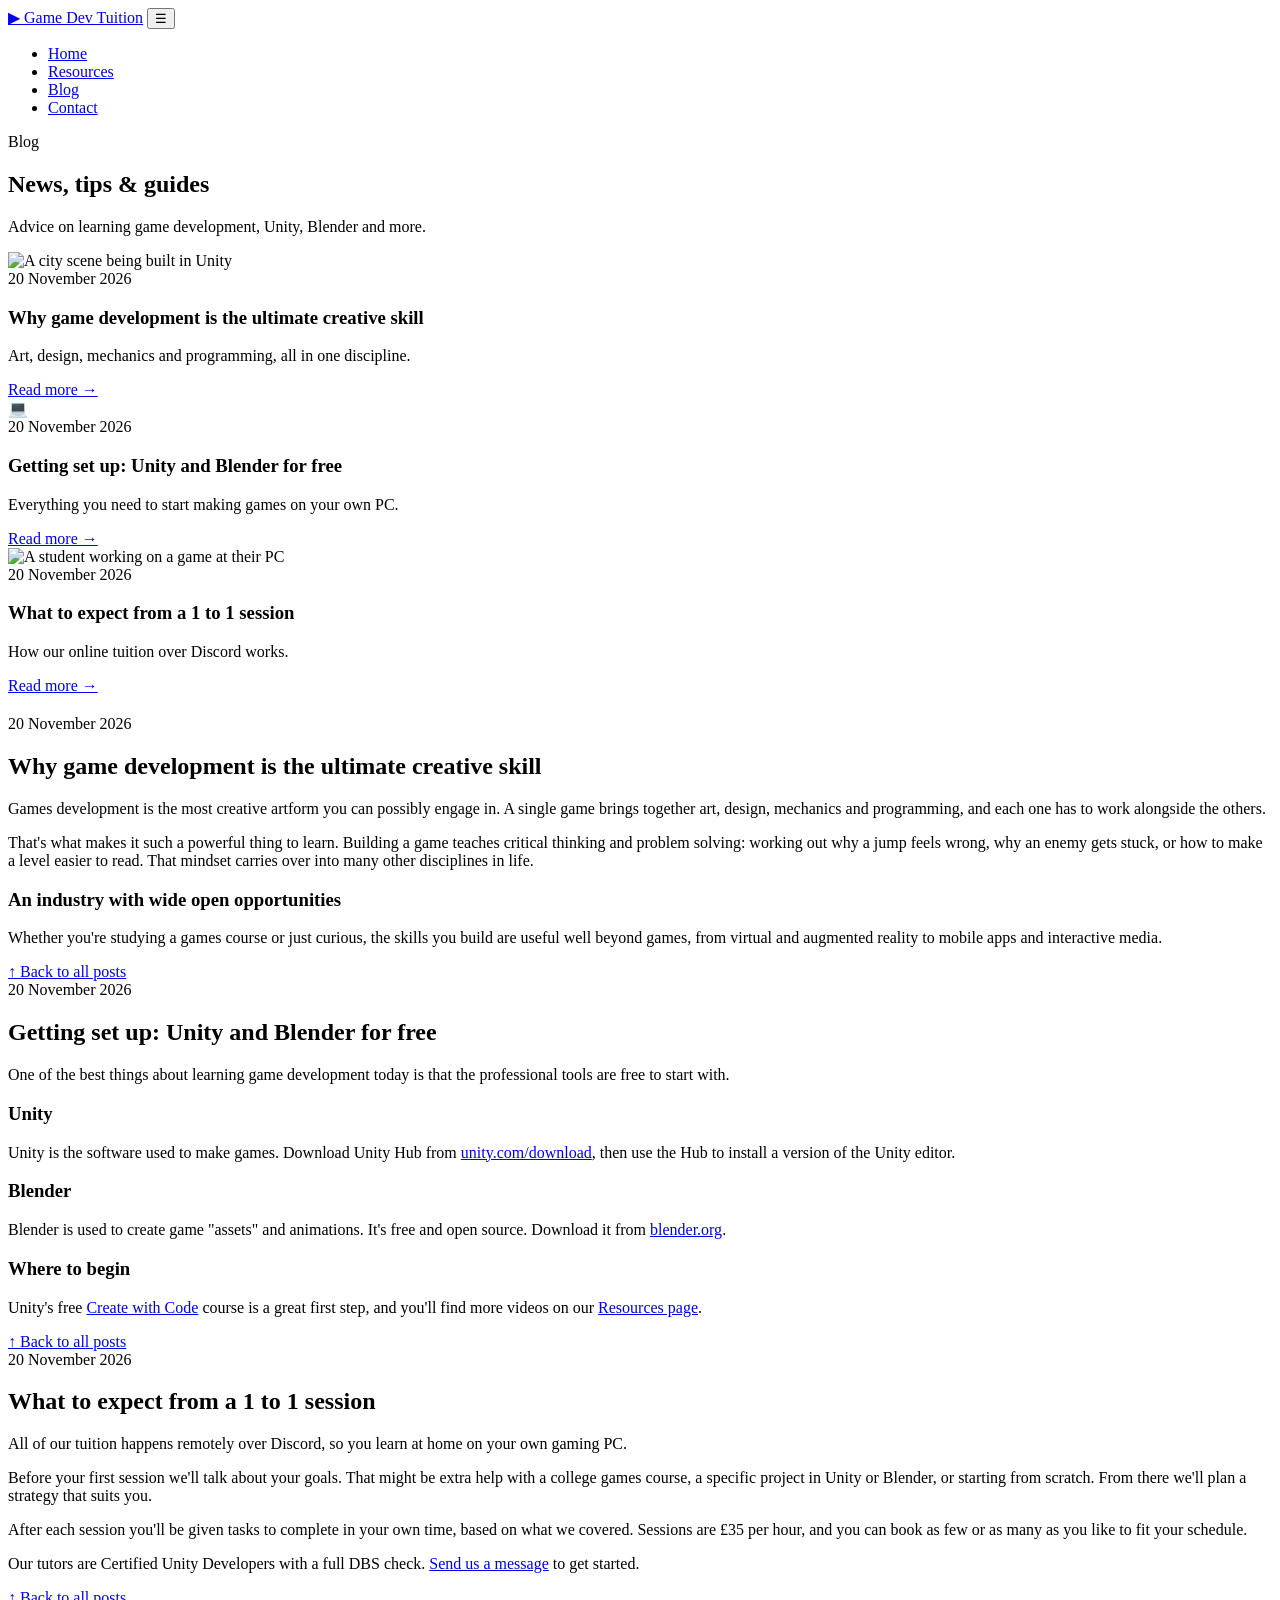
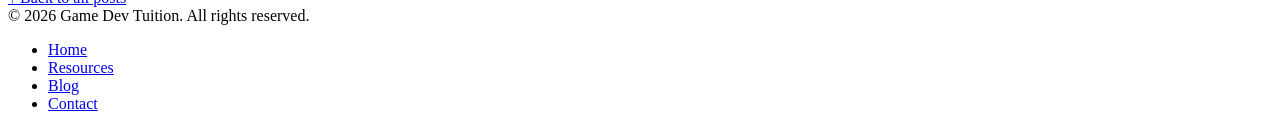
==== blog.html @ ab760104 "Add files via upload" ====
<!DOCTYPE html>
<html lang="en-GB">
<head>
  <meta charset="UTF-8">
  <meta name="viewport" content="width=device-width, initial-scale=1.0">
  <title>Blog | Game Dev Tuition</title>
  <meta name="description" content="News, tips and guides on learning game development with Unity and Blender.">
  <link rel="preconnect" href="https://fonts.googleapis.com">
  <link rel="preconnect" href="https://fonts.gstatic.com" crossorigin>
  <link href="https://fonts.googleapis.com/css2?family=Sora:wght@400;600;700&family=Source+Sans+3:wght@400;600;700&display=swap" rel="stylesheet">
  <link rel="stylesheet" href="css/style.css">
</head>
<body id="top">

  <!-- ===== HEADER ===== -->
  <header class="site-header">
    <nav class="nav container">
      <a href="index.html" class="logo"><span class="logo-mark">▶</span> Game Dev Tuition</a>
      <button class="nav-toggle" aria-label="Open menu" aria-expanded="false">☰</button>
      <ul class="nav-links">
        <li><a href="index.html">Home</a></li>
        <li><a href="resources.html">Resources</a></li>
        <li><a href="blog.html" class="active">Blog</a></li>
        <li><a href="contact.html" class="btn btn-primary">Contact</a></li>
      </ul>
    </nav>
  </header>

  <main>
    <section class="page-header">
      <div class="container">
        <span class="eyebrow">Blog</span>
        <h1>News, tips &amp; guides</h1>
        <p class="lead">Advice on learning game development, Unity, Blender and more.</p>
      </div>
    </section>

    <!-- ===== POST LIST =====
         To add a new post: copy one "post-card" block below and one "article" block further down,
         then change the text and the id/href (e.g. #my-new-post). Newest posts go first. -->
    <section class="section">
      <div class="container">
        <div class="post-list">
          <article class="post-card">
            <img src="images/unity-scene.jpg" alt="A city scene being built in Unity">
            <div class="post-body">
              <div class="post-meta">20 November 2026</div>
              <h3>Why game development is the ultimate creative skill</h3>
              <p>Art, design, mechanics and programming, all in one discipline.</p>
              <a class="read-more" href="#creative-skill">Read more →</a>
            </div>
          </article>
          <article class="post-card">
            <div class="post-thumb">💻</div>
            <div class="post-body">
              <div class="post-meta">20 November 2026</div>
              <h3>Getting set up: Unity and Blender for free</h3>
              <p>Everything you need to start making games on your own PC.</p>
              <a class="read-more" href="#getting-set-up">Read more →</a>
            </div>
          </article>
          <article class="post-card">
            <img src="images/hero.jpg" alt="A student working on a game at their PC">
            <div class="post-body">
              <div class="post-meta">20 November 2026</div>
              <h3>What to expect from a 1 to 1 session</h3>
              <p>How our online tuition over Discord works.</p>
              <a class="read-more" href="#what-to-expect">Read more →</a>
            </div>
          </article>
        </div>
      </div>
    </section>

    <!-- ===== FULL POSTS ===== -->
    <section class="section section-soft" style="padding-top:20px">
      <div class="container">

        <article class="article" id="creative-skill">
          <div class="post-meta">20 November 2026</div>
          <h2>Why game development is the ultimate creative skill</h2>
          <p>Games development is the most creative artform you can possibly engage in. A single game brings together art, design, mechanics and programming, and each one has to work alongside the others.</p>
          <p>That's what makes it such a powerful thing to learn. Building a game teaches critical thinking and problem solving: working out why a jump feels wrong, why an enemy gets stuck, or how to make a level easier to read. That mindset carries over into many other disciplines in life.</p>
          <h3>An industry with wide open opportunities</h3>
          <p>Whether you're studying a games course or just curious, the skills you build are useful well beyond games, from virtual and augmented reality to mobile apps and interactive media.</p>
          <a class="back-top" href="#top">↑ Back to all posts</a>
        </article>

        <article class="article" id="getting-set-up">
          <div class="post-meta">20 November 2026</div>
          <h2>Getting set up: Unity and Blender for free</h2>
          <p>One of the best things about learning game development today is that the professional tools are free to start with.</p>
          <h3>Unity</h3>
          <p>Unity is the software used to make games. Download Unity Hub from <a href="https://unity.com/download" target="_blank" rel="noopener">unity.com/download</a>, then use the Hub to install a version of the Unity editor.</p>
          <h3>Blender</h3>
          <p>Blender is used to create game "assets" and animations. It's free and open source. Download it from <a href="https://www.blender.org/download/" target="_blank" rel="noopener">blender.org</a>.</p>
          <h3>Where to begin</h3>
          <p>Unity's free <a href="https://learn.unity.com/course/create-with-code" target="_blank" rel="noopener">Create with Code</a> course is a great first step, and you'll find more videos on our <a href="resources.html">Resources page</a>.</p>
          <a class="back-top" href="#top">↑ Back to all posts</a>
        </article>

        <article class="article" id="what-to-expect">
          <div class="post-meta">20 November 2026</div>
          <h2>What to expect from a 1 to 1 session</h2>
          <p>All of our tuition happens remotely over Discord, so you learn at home on your own gaming PC.</p>
          <p>Before your first session we'll talk about your goals. That might be extra help with a college games course, a specific project in Unity or Blender, or starting from scratch. From there we'll plan a strategy that suits you.</p>
          <p>After each session you'll be given tasks to complete in your own time, based on what we covered. Sessions are £35 per hour, and you can book as few or as many as you like to fit your schedule.</p>
          <p>Our tutors are Certified Unity Developers with a full DBS check. <a href="contact.html">Send us a message</a> to get started.</p>
          <a class="back-top" href="#top">↑ Back to all posts</a>
        </article>

      </div>
    </section>
  </main>

  <!-- ===== FOOTER ===== -->
  <footer class="site-footer">
    <div class="container footer-grid">
      <p style="margin:0">© <span class="year">2026</span> Game Dev Tuition. All rights reserved.</p>
      <ul class="footer-links">
        <li><a href="index.html">Home</a></li>
        <li><a href="resources.html">Resources</a></li>
        <li><a href="blog.html">Blog</a></li>
        <li><a href="contact.html">Contact</a></li>
      </ul>
    </div>
  </footer>

  <script src="js/main.js"></script>
</body>
</html>
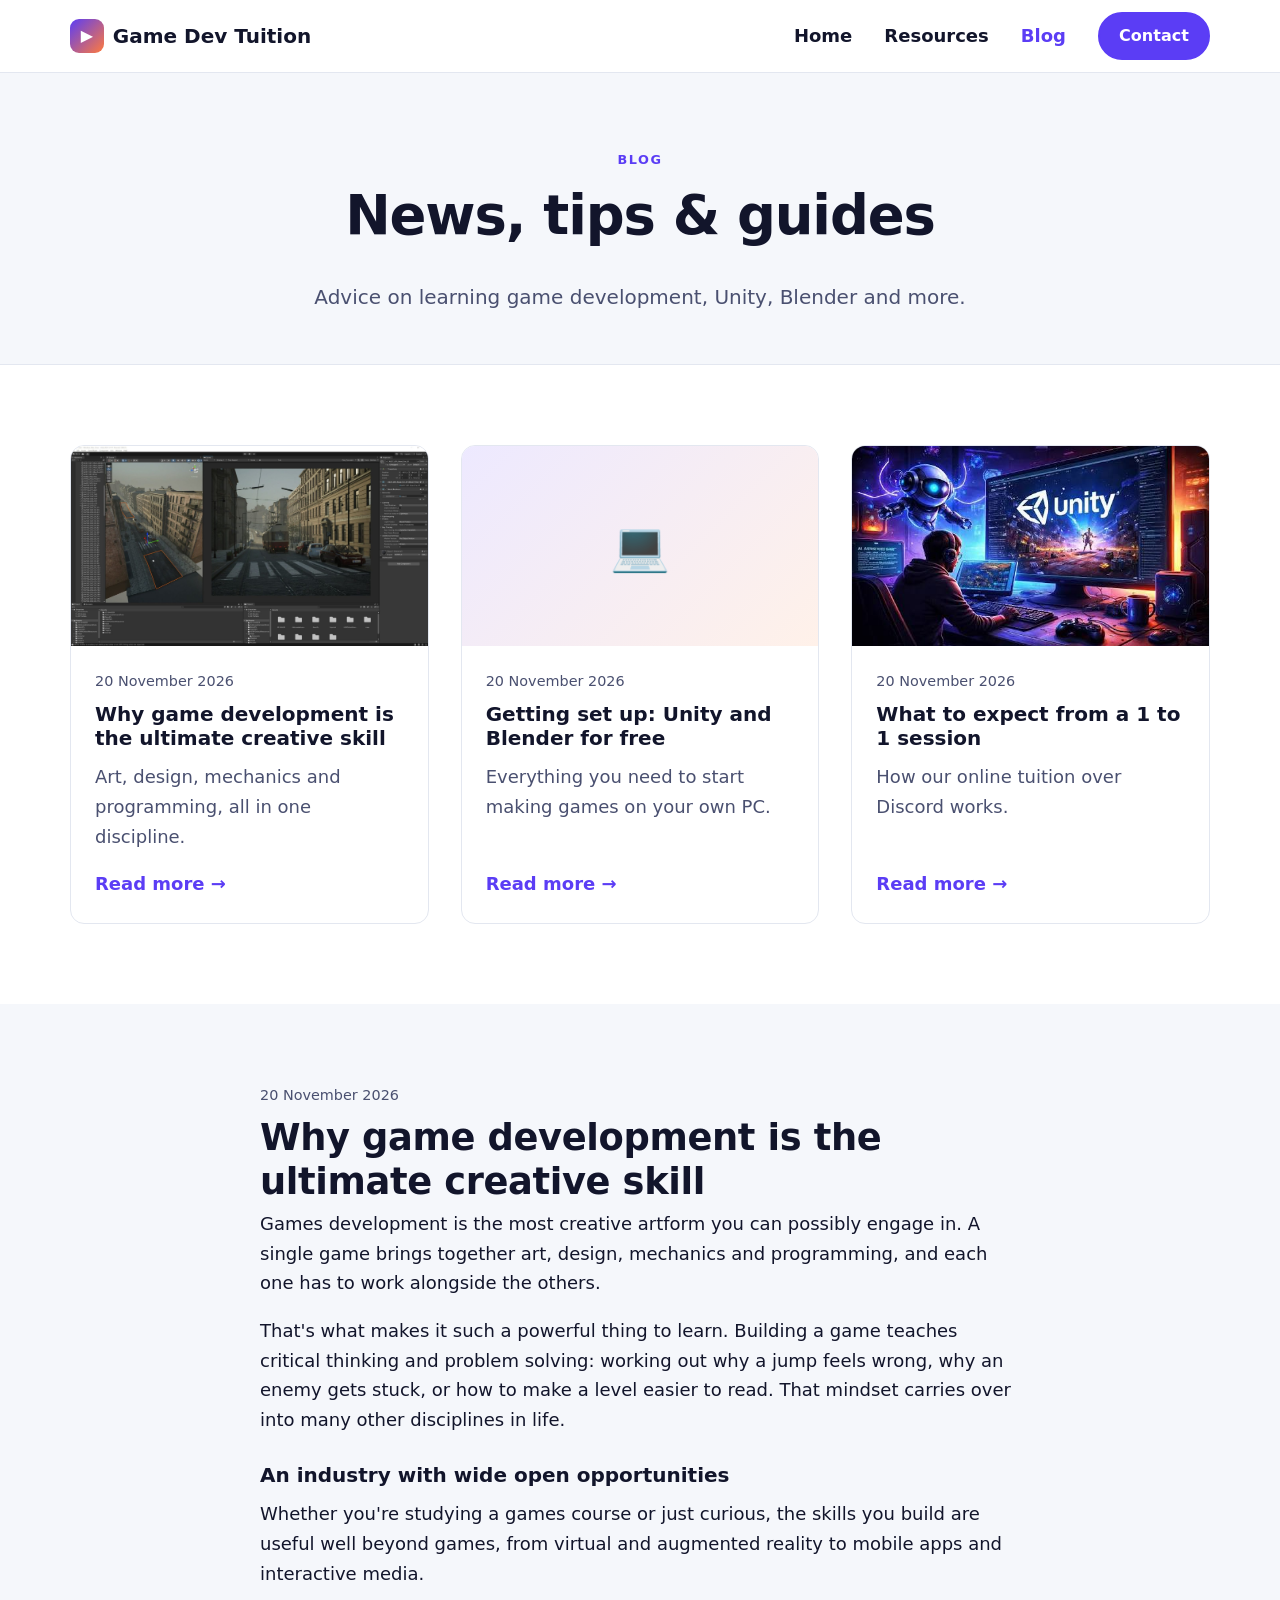
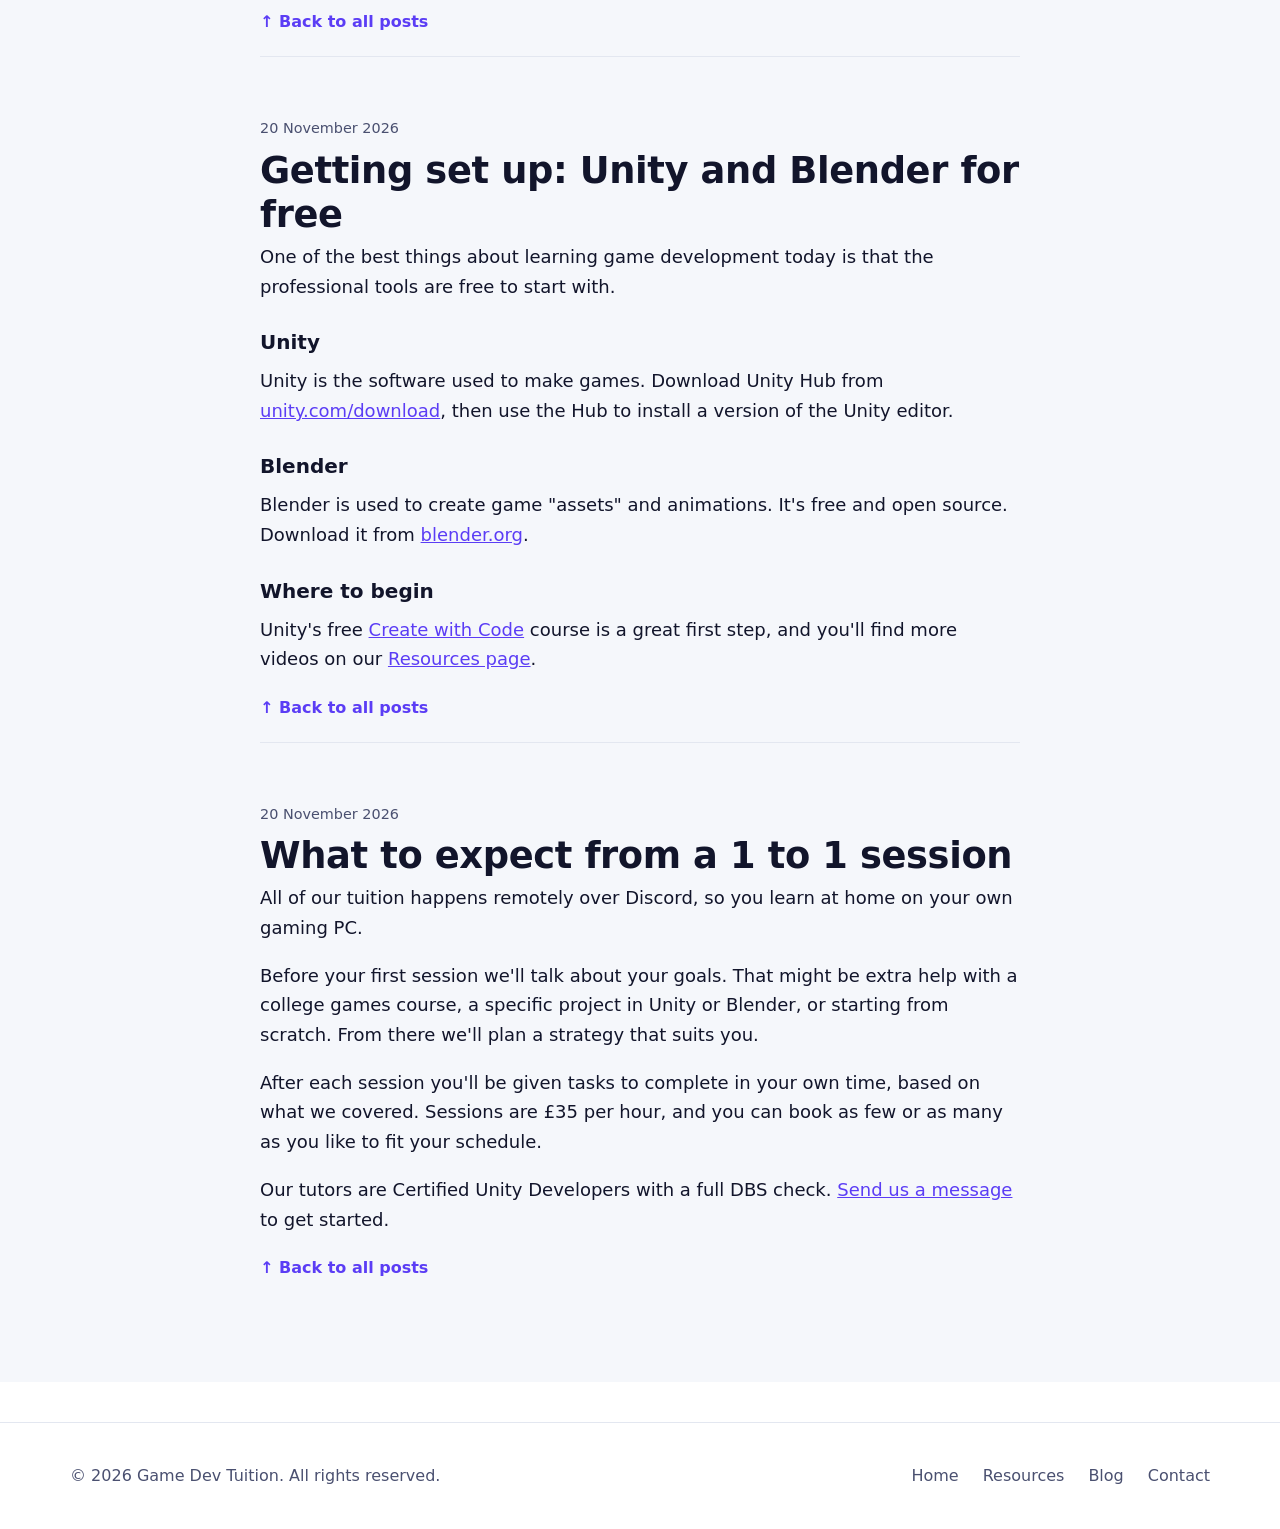
==== commit 5bfb4005: "Add files via upload" ====
--- a/blog.html
+++ b/blog.html
@@ -8,7 +8,7 @@
   <link rel="preconnect" href="https://fonts.googleapis.com">
   <link rel="preconnect" href="https://fonts.gstatic.com" crossorigin>
   <link href="https://fonts.googleapis.com/css2?family=Sora:wght@400;600;700&family=Source+Sans+3:wght@400;600;700&display=swap" rel="stylesheet">
-  <link rel="stylesheet" href="css/style.css">
+  <link rel="stylesheet" href="style.css">
 </head>
 <body id="top">
 
@@ -42,7 +42,7 @@
       <div class="container">
         <div class="post-list">
           <article class="post-card">
-            <img src="images/unity-scene.jpg" alt="A city scene being built in Unity">
+            <img src="unity-scene.jpg" alt="A city scene being built in Unity">
             <div class="post-body">
               <div class="post-meta">20 November 2026</div>
               <h3>Why game development is the ultimate creative skill</h3>
@@ -60,7 +60,7 @@
             </div>
           </article>
           <article class="post-card">
-            <img src="images/hero.jpg" alt="A student working on a game at their PC">
+            <img src="hero.jpg" alt="A student working on a game at their PC">
             <div class="post-body">
               <div class="post-meta">20 November 2026</div>
               <h3>What to expect from a 1 to 1 session</h3>
@@ -126,6 +126,6 @@
     </div>
   </footer>
 
-  <script src="js/main.js"></script>
+  <script src="main.js"></script>
 </body>
 </html>
--- a/style.css
+++ b/style.css
@@ -0,0 +1,227 @@
+/* ==========================================================
+   Game Dev Tuition – main stylesheet
+   Change the colours below to restyle the whole site.
+   ========================================================== */
+:root {
+  --bg: #ffffff;
+  --bg-soft: #f5f7fb;
+  --ink: #12152b;
+  --ink-soft: #4a5070;
+  --line: #e3e7f0;
+  --accent: #5b3df5;        /* main purple/blue */
+  --accent-dark: #4128c9;
+  --accent-2: #ff7a3d;      /* warm orange highlight */
+  --radius: 14px;
+  --shadow: 0 10px 30px rgba(18, 21, 43, 0.08);
+  --max: 1140px;
+  --font-head: "Sora", system-ui, sans-serif;
+  --font-body: "Source Sans 3", system-ui, sans-serif;
+}
+
+*, *::before, *::after { box-sizing: border-box; }
+html { scroll-behavior: smooth; }
+body {
+  margin: 0;
+  background: var(--bg);
+  color: var(--ink);
+  font-family: var(--font-body);
+  font-size: 1.125rem;
+  line-height: 1.65;
+}
+img { max-width: 100%; display: block; }
+a { color: var(--accent); }
+a:hover { color: var(--accent-dark); }
+h1, h2, h3, h4 { font-family: var(--font-head); line-height: 1.2; margin: 0 0 .6em; }
+h1 { font-size: clamp(2.1rem, 4.5vw, 3.4rem); letter-spacing: -0.02em; }
+h2 { font-size: clamp(1.6rem, 3vw, 2.3rem); letter-spacing: -0.01em; }
+h3 { font-size: 1.25rem; }
+p { margin: 0 0 1em; }
+
+.container { width: min(var(--max), 92%); margin-inline: auto; }
+.section { padding: 80px 0; }
+.section-soft { background: var(--bg-soft); }
+.eyebrow {
+  display: inline-block; font-family: var(--font-head); font-size: .8rem; font-weight: 600;
+  letter-spacing: .12em; text-transform: uppercase; color: var(--accent); margin-bottom: .8rem;
+}
+.lead { font-size: 1.25rem; color: var(--ink-soft); }
+.center { text-align: center; }
+.narrow { max-width: 760px; margin-inline: auto; }
+
+/* ---------- Header / navigation ---------- */
+.site-header {
+  position: sticky; top: 0; z-index: 50;
+  background: rgba(255,255,255,.92); backdrop-filter: blur(8px);
+  border-bottom: 1px solid var(--line);
+}
+.nav { display: flex; align-items: center; justify-content: space-between; height: 72px; }
+.logo {
+  font-family: var(--font-head); font-weight: 700; font-size: 1.25rem;
+  color: var(--ink); text-decoration: none; display: flex; align-items: center; gap: .55rem;
+}
+.logo-mark {
+  width: 34px; height: 34px; border-radius: 9px; display: grid; place-items: center;
+  background: linear-gradient(135deg, var(--accent), var(--accent-2)); color: #fff; font-size: 1rem;
+}
+.nav-links { display: flex; gap: 2rem; list-style: none; margin: 0; padding: 0; align-items: center; }
+.nav-links a { color: var(--ink); text-decoration: none; font-weight: 600; }
+.nav-links a:hover, .nav-links a.active { color: var(--accent); }
+.nav-toggle { display: none; background: none; border: 0; font-size: 1.7rem; cursor: pointer; color: var(--ink); }
+
+/* ---------- Buttons ---------- */
+.btn {
+  display: inline-block; padding: .85rem 1.6rem; border-radius: 999px; font-weight: 700;
+  text-decoration: none; border: 2px solid var(--accent); transition: .2s; cursor: pointer;
+  font-family: var(--font-body); font-size: 1rem;
+}
+.btn-primary { background: var(--accent); color: #fff; }
+.btn-primary:hover { background: var(--accent-dark); border-color: var(--accent-dark); color: #fff; }
+.btn-outline { background: transparent; color: var(--accent); }
+.btn-outline:hover { background: var(--accent); color: #fff; }
+.nav-links .btn { color: #fff; padding: .55rem 1.2rem; }
+
+/* ---------- Hero ---------- */
+.hero { padding: 70px 0 80px; }
+.hero-grid { display: grid; grid-template-columns: 1.1fr 1fr; gap: 3.5rem; align-items: center; }
+.hero h1 span { color: var(--accent); }
+.hero-actions { display: flex; gap: 1rem; flex-wrap: wrap; margin-top: 1.8rem; }
+.hero-img { border-radius: 22px; box-shadow: var(--shadow); width: 100%; aspect-ratio: 3 / 2; object-fit: cover; }
+.badge {
+  display: inline-flex; align-items: center; gap: .5rem; background: #eefbf3; color: #17663a;
+  border: 1px solid #c6eed6; padding: .4rem .9rem; border-radius: 999px; font-weight: 600; font-size: .95rem;
+  margin-top: 1.5rem;
+}
+
+/* ---------- Stats ---------- */
+.stats { display: grid; grid-template-columns: repeat(3, 1fr); gap: 1.5rem; }
+.stat { background: #fff; border: 1px solid var(--line); border-radius: var(--radius); padding: 1.8rem; text-align: center; }
+.stat strong { display: block; font-family: var(--font-head); font-size: 2.4rem; color: var(--accent); line-height: 1.1; }
+.stat span { color: var(--ink-soft); }
+
+/* ---------- Cards ---------- */
+.cards { display: grid; grid-template-columns: repeat(auto-fit, minmax(240px, 1fr)); gap: 1.5rem; margin-top: 2.5rem; }
+.card {
+  background: #fff; border: 1px solid var(--line); border-radius: var(--radius); padding: 1.8rem;
+  transition: transform .2s, box-shadow .2s;
+}
+.card:hover { transform: translateY(-4px); box-shadow: var(--shadow); }
+.card-icon { font-size: 2rem; margin-bottom: .8rem; }
+.card p { color: var(--ink-soft); margin: 0; }
+
+/* ---------- Split image + text ---------- */
+.split { display: grid; grid-template-columns: 1fr 1fr; gap: 3.5rem; align-items: center; }
+.split img { border-radius: 18px; box-shadow: var(--shadow); }
+.ticks { list-style: none; padding: 0; margin: 1.2rem 0 0; }
+.ticks li { padding-left: 2rem; position: relative; margin-bottom: .7rem; }
+.ticks li::before { content: "✓"; position: absolute; left: 0; color: var(--accent); font-weight: 800; }
+
+/* ---------- Steps ---------- */
+.steps { display: grid; grid-template-columns: repeat(4, 1fr); gap: 1.5rem; margin-top: 2.5rem; counter-reset: step; }
+.step { position: relative; padding-top: 3.2rem; }
+.step::before {
+  counter-increment: step; content: counter(step);
+  position: absolute; top: 0; left: 0; width: 42px; height: 42px; border-radius: 50%;
+  background: var(--accent); color: #fff; display: grid; place-items: center;
+  font-family: var(--font-head); font-weight: 700;
+}
+.step p { color: var(--ink-soft); }
+
+/* ---------- Pricing ---------- */
+.price-card {
+  max-width: 520px; margin: 2.5rem auto 0; background: #fff; border: 2px solid var(--accent);
+  border-radius: 22px; padding: 2.5rem; text-align: center; box-shadow: var(--shadow);
+}
+.price { font-family: var(--font-head); font-size: 3.5rem; font-weight: 700; color: var(--ink); line-height: 1; }
+.price small { font-size: 1.1rem; color: var(--ink-soft); font-weight: 400; }
+.price-card .ticks { text-align: left; display: inline-block; margin: 1.5rem 0; }
+
+/* ---------- Video embeds ---------- */
+.video-wrap { position: relative; aspect-ratio: 16 / 9; border-radius: var(--radius); overflow: hidden; background: #000; box-shadow: var(--shadow); }
+.video-wrap iframe { position: absolute; inset: 0; width: 100%; height: 100%; border: 0; }
+.video-grid { display: grid; grid-template-columns: repeat(2, 1fr); gap: 2rem; margin-top: 2.5rem; }
+.video-card h3 { margin-top: 1rem; margin-bottom: .3rem; }
+.video-card p { color: var(--ink-soft); margin-bottom: .3rem; }
+
+.link-card {
+  display: flex; gap: 1.2rem; align-items: center; text-decoration: none; color: var(--ink);
+  background: #fff; border: 1px solid var(--line); border-radius: var(--radius); padding: 1.5rem;
+  transition: .2s;
+}
+.link-card:hover { border-color: var(--accent); box-shadow: var(--shadow); color: var(--ink); }
+.link-card .card-icon { margin: 0; }
+.link-card p { margin: 0; color: var(--ink-soft); font-size: 1rem; }
+.link-card h3 { margin: 0 0 .2rem; }
+
+/* ---------- Page header (inner pages) ---------- */
+.page-header { padding: 70px 0 50px; background: var(--bg-soft); border-bottom: 1px solid var(--line); text-align: center; }
+.page-header p { max-width: 680px; margin: 0 auto; }
+
+/* ---------- Blog ---------- */
+.post-list { display: grid; grid-template-columns: repeat(auto-fit, minmax(300px, 1fr)); gap: 2rem; }
+.post-card { border: 1px solid var(--line); border-radius: var(--radius); overflow: hidden; background: #fff; display: flex; flex-direction: column; transition: .2s; }
+.post-card:hover { box-shadow: var(--shadow); transform: translateY(-4px); }
+.post-card img { aspect-ratio: 16 / 9; object-fit: cover; width: 100%; }
+.post-thumb { aspect-ratio: 16 / 9; display: grid; place-items: center; font-size: 3rem; background: linear-gradient(135deg, #ede9ff, #fff1e9); }
+.post-body { padding: 1.5rem; display: flex; flex-direction: column; flex: 1; }
+.post-meta { font-size: .9rem; color: var(--ink-soft); margin-bottom: .5rem; }
+.post-body p { color: var(--ink-soft); }
+.post-body .read-more { margin-top: auto; font-weight: 700; text-decoration: none; }
+
+.article { max-width: 760px; margin: 0 auto; padding: 60px 0 20px; border-top: 1px solid var(--line); scroll-margin-top: 90px; }
+.article:first-of-type { border-top: 0; }
+.article h2 { margin-bottom: .3rem; }
+.article h3 { margin-top: 1.8rem; }
+.back-top { font-weight: 700; text-decoration: none; font-size: 1rem; }
+
+/* ---------- Contact form ---------- */
+.contact-grid { display: grid; grid-template-columns: 1fr 1.4fr; gap: 3rem; align-items: start; }
+.form { background: #fff; border: 1px solid var(--line); border-radius: 20px; padding: 2.2rem; box-shadow: var(--shadow); }
+.form-row { margin-bottom: 1.2rem; }
+.form label { display: block; font-weight: 700; margin-bottom: .4rem; font-size: 1rem; }
+.form input, .form select, .form textarea {
+  width: 100%; padding: .85rem 1rem; border: 1.5px solid var(--line); border-radius: 10px;
+  font: inherit; font-size: 1rem; color: var(--ink); background: #fff; transition: border-color .2s;
+}
+.form input:focus, .form select:focus, .form textarea:focus { outline: none; border-color: var(--accent); box-shadow: 0 0 0 3px rgba(91,61,245,.15); }
+.form textarea { min-height: 160px; resize: vertical; }
+.form .btn { width: 100%; }
+.hidden-field { display: none !important; }
+.contact-info .card { margin-bottom: 1rem; }
+
+/* ---------- CTA band ---------- */
+.cta-band {
+  background: linear-gradient(135deg, var(--accent), #8a3df5 60%, var(--accent-2));
+  color: #fff; border-radius: 24px; padding: 3.5rem 2rem; text-align: center;
+}
+.cta-band h2 { color: #fff; }
+.cta-band p { color: rgba(255,255,255,.9); max-width: 620px; margin: 0 auto 1.6rem; }
+.cta-band .btn { background: #fff; color: var(--accent); border-color: #fff; }
+.cta-band .btn:hover { background: var(--ink); color: #fff; border-color: var(--ink); }
+
+/* ---------- Footer ---------- */
+.site-footer { border-top: 1px solid var(--line); padding: 2.5rem 0; margin-top: 40px; color: var(--ink-soft); font-size: 1rem; }
+.footer-grid { display: flex; justify-content: space-between; align-items: center; flex-wrap: wrap; gap: 1rem; }
+.footer-links { display: flex; gap: 1.5rem; list-style: none; margin: 0; padding: 0; }
+.footer-links a { color: var(--ink-soft); text-decoration: none; }
+.footer-links a:hover { color: var(--accent); }
+
+/* ---------- Responsive ---------- */
+@media (max-width: 900px) {
+  .hero-grid, .split, .contact-grid { grid-template-columns: 1fr; gap: 2.5rem; }
+  .contact-grid .form { order: -1; }
+  .stat { padding: 1.4rem 1rem; }
+  .stat strong { font-size: 1.9rem; white-space: nowrap; }
+  .steps { grid-template-columns: repeat(2, 1fr); }
+  .video-grid { grid-template-columns: 1fr; }
+}
+@media (max-width: 760px) {
+  .nav-toggle { display: block; }
+  .nav-links {
+    display: none; position: absolute; top: 72px; left: 0; right: 0; flex-direction: column;
+    background: #fff; border-bottom: 1px solid var(--line); padding: 1.5rem 0; gap: 1.2rem;
+  }
+  .nav-links.open { display: flex; }
+  .stats { grid-template-columns: 1fr; }
+  .steps { grid-template-columns: 1fr; }
+  .section { padding: 60px 0; }
+}
